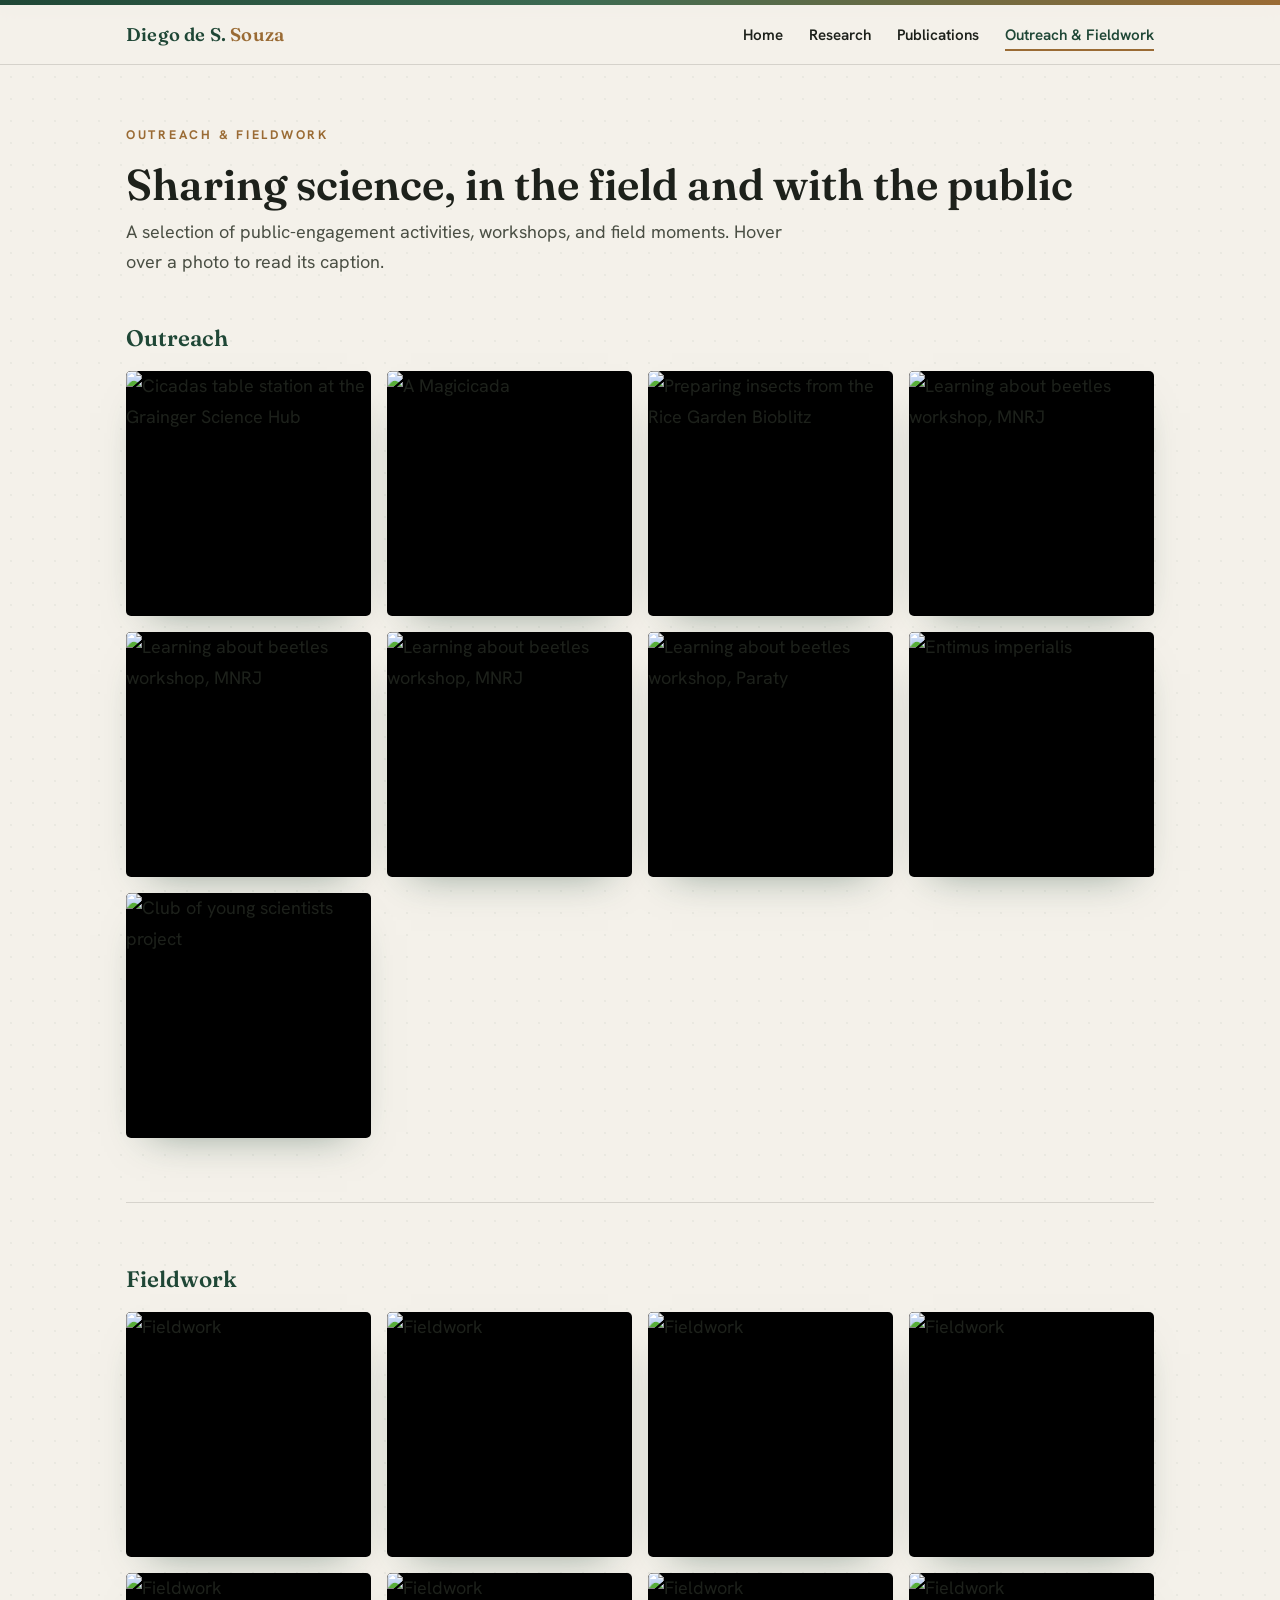
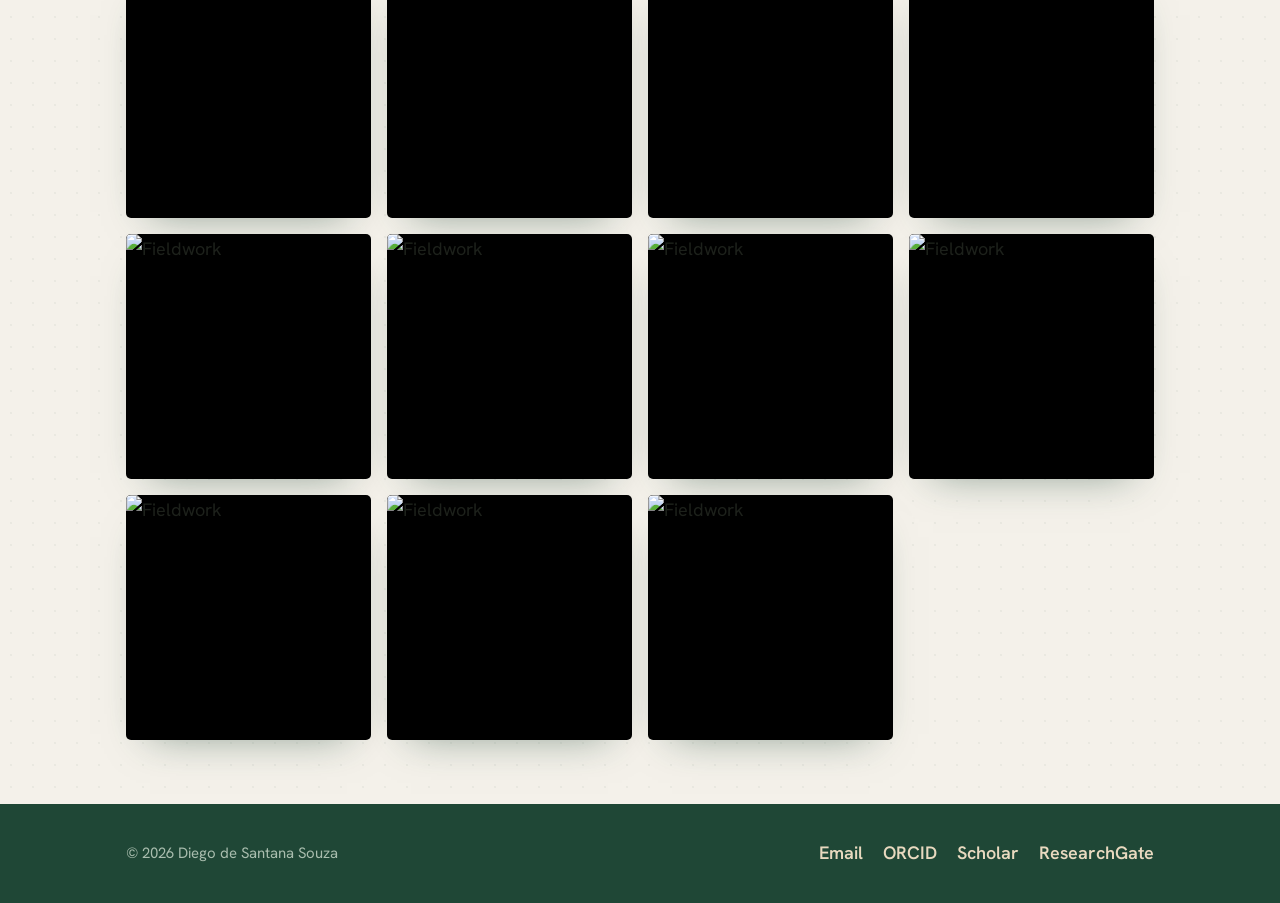
==== outreach.html @ a5bf499d "Add files via upload" ====
<!DOCTYPE html>
<html lang="en">
<head>
<meta charset="UTF-8">
<meta name="viewport" content="width=device-width, initial-scale=1">
<title>Outreach &amp; Fieldwork | Diego de S. Souza</title>
<meta name="description" content="Science outreach and fieldwork by Diego de Santana Souza — public engagement, workshops, bioblitzes, and field expeditions.">
<link rel="icon" href="data:image/svg+xml,<svg xmlns='http://www.w3.org/2000/svg' viewBox='0 0 100 100'><text y='.9em' font-size='90'>🪲</text></svg>">
<link rel="preconnect" href="https://fonts.googleapis.com">
<link rel="preconnect" href="https://fonts.gstatic.com" crossorigin>
<link href="https://fonts.googleapis.com/css2?family=Fraunces:opsz,wght@9..144,500;9..144,600&family=Hanken+Grotesk:wght@400;600;700&display=swap" rel="stylesheet">
<link rel="stylesheet" href="styles.css">
</head>
<body>
<div class="topbar"></div>
<header class="nav">
  <div class="nav-inner">
    <div class="brand">Diego de S. <span>Souza</span></div>
    <nav><ul class="menu">
      <li><a href="index.html">Home</a></li>
      <li><a href="research.html">Research</a></li>
      <li><a href="publications.html">Publications</a></li>
      <li><a href="outreach.html" class="active">Outreach &amp; Fieldwork</a></li>
    </ul></nav>
  </div>
</header>

<main class="wrap">
  <section class="page-head fade d1">
    <span class="label">Outreach &amp; Fieldwork</span>
    <h2 class="title">Sharing science, in the field and with the public</h2>
    <p style="max-width:680px">A selection of public-engagement activities, workshops, and field
      moments. Hover over a photo to read its caption.</p>
  </section>

  <!-- OUTREACH (captioned) -->
  <section class="section" style="padding-top:24px">
    <h3 style="margin-bottom:20px">Outreach</h3>
    <div class="grid">
      <figure class="card captioned"><img loading="lazy" src="https://static.wixstatic.com/media/ae76cd_22ea788145484b42970da729dc8d572d~mv2.jpg/v1/fill/w_500,h_500,fp_0.47_0.36,q_90,enc_avif,quality_auto/ae76cd_22ea788145484b42970da729dc8d572d~mv2.jpg" alt="Cicadas table station at the Grainger Science Hub"><figcaption>Tatiana Sepúlveda and I showing “Cicadas in Illinois 2024 — Once in a Lifetime Double-Emergence!” at the Grainger Science Hub. June 2024.</figcaption></figure>
      <figure class="card captioned"><img loading="lazy" src="https://static.wixstatic.com/media/ae76cd_2d30401fe1c0450d98358cba6b5392c5~mv2.jpg/v1/fill/w_500,h_500,q_90,enc_avif,quality_auto/ae76cd_2d30401fe1c0450d98358cba6b5392c5~mv2.jpg" alt="A Magicicada"><figcaption>A beautiful <em>Magicicada</em>. June 2024.</figcaption></figure>
      <figure class="card captioned"><img loading="lazy" src="https://static.wixstatic.com/media/ae76cd_f756e68913b8476ea4383b329929850b~mv2.jpeg/v1/fill/w_500,h_500,q_90,enc_avif,quality_auto/ae76cd_f756e68913b8476ea4383b329929850b~mv2.jpeg" alt="Preparing insects from the Rice Garden Bioblitz"><figcaption>Alissa Doucet and I preparing insects collected during the Rice Garden Bioblitz. June 2023.</figcaption></figure>
      <figure class="card captioned"><img loading="lazy" src="https://static.wixstatic.com/media/ae76cd_1b20689a48e24320bce9e3fde16e91a5~mv2.jpg/v1/fill/w_500,h_500,fp_0.39_0.39,q_90,enc_avif,quality_auto/ae76cd_1b20689a48e24320bce9e3fde16e91a5~mv2.jpg" alt="Learning about beetles workshop, MNRJ"><figcaption>Workshop “Learning about beetles” [Conhecendo os besouros]. 200 years of the MNRJ. June 2018.</figcaption></figure>
      <figure class="card captioned"><img loading="lazy" src="https://static.wixstatic.com/media/ae76cd_a46ce4e8321c40dcb5c0f2137cbcda6b~mv2.jpg/v1/fill/w_500,h_500,q_90,enc_avif,quality_auto/ae76cd_a46ce4e8321c40dcb5c0f2137cbcda6b~mv2.jpg" alt="Learning about beetles workshop, MNRJ"><figcaption>Workshop “Learning about beetles” [Conhecendo os besouros]. 200 years of the MNRJ. June 2018.</figcaption></figure>
      <figure class="card captioned"><img loading="lazy" src="https://static.wixstatic.com/media/ae76cd_4fcd27dde7654562841dc263ac28728c~mv2.jpg/v1/fill/w_500,h_500,fp_0.61_0.61,q_90,enc_avif,quality_auto/ae76cd_4fcd27dde7654562841dc263ac28728c~mv2.jpg" alt="Learning about beetles workshop, MNRJ"><figcaption>Workshop “Learning about beetles” [Conhecendo os besouros]. 200 years of the MNRJ. June 2018.</figcaption></figure>
      <figure class="card captioned"><img loading="lazy" src="https://static.wixstatic.com/media/ae76cd_ad075e6bb2ce4fa0b4236069daa06f44~mv2.jpg/v1/fill/w_500,h_500,fp_0.4_0.15,q_90,enc_avif,quality_auto/ae76cd_ad075e6bb2ce4fa0b4236069daa06f44~mv2.jpg" alt="Learning about beetles workshop, Paraty"><figcaption>Workshop “Learning about beetles” [Conhecendo os besouros]. Paraty. August 2018.</figcaption></figure>
      <figure class="card captioned"><img loading="lazy" src="https://static.wixstatic.com/media/ae76cd_c668546b67eb4c728a7d98809f22a542~mv2.jpg/v1/fill/w_500,h_500,q_90,enc_avif,quality_auto/ae76cd_c668546b67eb4c728a7d98809f22a542~mv2.jpg" alt="Entimus imperialis"><figcaption><em>Entimus imperialis</em> Forster, 1771. Photo by Marcela Monné. Workshop “Learning about beetles”, Paraty. August 2018.</figcaption></figure>
      <figure class="card captioned"><img loading="lazy" src="https://static.wixstatic.com/media/ae76cd_d9a2dced86d7440088a40825cf2493f8~mv2.jpg/v1/fill/w_500,h_500,q_90,enc_avif,quality_auto/ae76cd_d9a2dced86d7440088a40825cf2493f8~mv2.jpg" alt="Club of young scientists project"><figcaption>Project “Club of young scientists” [Clube Jovens Cientistas]. MNRJ. August 2018.</figcaption></figure>
    </div>
  </section>

  <!-- FIELDWORK (gallery) -->
  <section class="section">
    <h3 style="margin-bottom:20px">Fieldwork</h3>
    <div class="grid">
      <figure class="card"><img loading="lazy" src="https://static.wixstatic.com/media/ae76cd_d4dd18639fe442c88770c1de17502691~mv2.jpg/v1/fill/w_400,h_400,fp_0.43_0.43,q_90,enc_avif,quality_auto/ae76cd_d4dd18639fe442c88770c1de17502691~mv2.jpg" alt="Fieldwork"></figure>
      <figure class="card"><img loading="lazy" src="https://static.wixstatic.com/media/ae76cd_92a5f04eae3d4d25aa67a5a8b33a2bf0~mv2.jpg/v1/fill/w_400,h_400,fp_0.51_0.51,q_90,enc_avif,quality_auto/ae76cd_92a5f04eae3d4d25aa67a5a8b33a2bf0~mv2.jpg" alt="Fieldwork"></figure>
      <figure class="card"><img loading="lazy" src="https://static.wixstatic.com/media/ae76cd_0bab89f5e4d949d98ee6f024a75370d7~mv2.jpg/v1/fill/w_400,h_400,q_90,enc_avif,quality_auto/ae76cd_0bab89f5e4d949d98ee6f024a75370d7~mv2.jpg" alt="Fieldwork"></figure>
      <figure class="card"><img loading="lazy" src="https://static.wixstatic.com/media/ae76cd_a74ca03bf7524328b1d3a22e77c1b30e~mv2.jpg/v1/fill/w_400,h_400,q_90,enc_avif,quality_auto/ae76cd_a74ca03bf7524328b1d3a22e77c1b30e~mv2.jpg" alt="Fieldwork"></figure>
      <figure class="card"><img loading="lazy" src="https://static.wixstatic.com/media/ae76cd_e20e4cfbe0aa41a1bef6187cf99b424d~mv2.jpg/v1/fill/w_400,h_400,fp_0.53_0.53,q_90,enc_avif,quality_auto/ae76cd_e20e4cfbe0aa41a1bef6187cf99b424d~mv2.jpg" alt="Fieldwork"></figure>
      <figure class="card"><img loading="lazy" src="https://static.wixstatic.com/media/ae76cd_da9662af17d74901b170482777019009~mv2.png/v1/fill/w_400,h_400,q_90,enc_avif,quality_auto/ae76cd_da9662af17d74901b170482777019009~mv2.png" alt="Fieldwork"></figure>
      <figure class="card"><img loading="lazy" src="https://static.wixstatic.com/media/ae76cd_b948a67e44b14037a367c06307f68c03~mv2.jpg/v1/fill/w_400,h_400,fp_0.48_0.48,q_90,enc_avif,quality_auto/ae76cd_b948a67e44b14037a367c06307f68c03~mv2.jpg" alt="Fieldwork"></figure>
      <figure class="card"><img loading="lazy" src="https://static.wixstatic.com/media/ae76cd_2a4136b0c5184910b2411ab609a70a78~mv2.jpg/v1/fill/w_400,h_400,q_90,enc_avif,quality_auto/ae76cd_2a4136b0c5184910b2411ab609a70a78~mv2.jpg" alt="Fieldwork"></figure>
      <figure class="card"><img loading="lazy" src="https://static.wixstatic.com/media/ae76cd_b8521c49cd9746dcae5e6c5636cdc465~mv2.jpg/v1/fill/w_400,h_400,q_90,enc_avif,quality_auto/ae76cd_b8521c49cd9746dcae5e6c5636cdc465~mv2.jpg" alt="Fieldwork"></figure>
      <figure class="card"><img loading="lazy" src="https://static.wixstatic.com/media/ae76cd_c6ba4ae9d4804c0a972937f8f3b5ae8a~mv2.jpg/v1/fill/w_400,h_400,q_90,enc_avif,quality_auto/ae76cd_c6ba4ae9d4804c0a972937f8f3b5ae8a~mv2.jpg" alt="Fieldwork"></figure>
      <figure class="card"><img loading="lazy" src="https://static.wixstatic.com/media/ae76cd_d962c6d771a849e2b798c6ad231768a6~mv2.jpg/v1/fill/w_400,h_400,fp_0.51_0.51,q_90,enc_avif,quality_auto/ae76cd_d962c6d771a849e2b798c6ad231768a6~mv2.jpg" alt="Fieldwork"></figure>
      <figure class="card"><img loading="lazy" src="https://static.wixstatic.com/media/ae76cd_402f7cb5aa2d4cce8f3b0d692cc2be0d~mv2.jpg/v1/fill/w_400,h_400,q_90,enc_avif,quality_auto/ae76cd_402f7cb5aa2d4cce8f3b0d692cc2be0d~mv2.jpg" alt="Fieldwork"></figure>
      <figure class="card"><img loading="lazy" src="https://static.wixstatic.com/media/ae76cd_eb89569dea354d79b97f2098f9728338~mv2.jpg/v1/fill/w_400,h_400,fp_0.52_0.52,q_90,enc_avif,quality_auto/ae76cd_eb89569dea354d79b97f2098f9728338~mv2.jpg" alt="Fieldwork"></figure>
      <figure class="card"><img loading="lazy" src="https://static.wixstatic.com/media/ae76cd_12d9eef4b1364af6ac5d06fe9a967cf7~mv2.jpg/v1/fill/w_400,h_400,fp_0.51_0.51,q_90,enc_avif,quality_auto/ae76cd_12d9eef4b1364af6ac5d06fe9a967cf7~mv2.jpg" alt="Fieldwork"></figure>
      <figure class="card"><img loading="lazy" src="https://static.wixstatic.com/media/ae76cd_d6c711b7159b48e9a3cca5b4875c98d2~mv2.png/v1/fill/w_400,h_400,q_90,enc_avif,quality_auto/ae76cd_d6c711b7159b48e9a3cca5b4875c98d2~mv2.png" alt="Fieldwork"></figure>
    </div>
  </section>
</main>

<footer class="site">
  <div class="wrap">
    <small>© <span id="yr"></span> Diego de Santana Souza</small>
    <div class="flinks">
      <a href="mailto:dsouza@fieldmuseum.org">Email</a>
      <a href="https://orcid.org/0000-0003-3917-6559" target="_blank" rel="noopener">ORCID</a>
      <a href="https://scholar.google.com/citations?hl=en&amp;user=MsZHLAgAAAAJ" target="_blank" rel="noopener">Scholar</a>
      <a href="https://www.researchgate.net/profile/Diego_Souza10" target="_blank" rel="noopener">ResearchGate</a>
    </div>
  </div>
</footer>
<script>document.getElementById('yr').textContent=new Date().getFullYear();</script>
</body>
</html>
---- styles.css ----
/* ============================================================
   Diego de S. Souza — personal academic site
   One stylesheet shared by all pages.
   Aesthetic: editorial naturalist — warm paper, beetle-green,
   bronze accents, Fraunces display + Hanken Grotesk body.
   ============================================================ */

:root{
  --paper:      #f4f1ea;   /* warm off-white background      */
  --paper-2:    #ece7db;   /* slightly deeper panel          */
  --ink:        #1d211b;   /* near-black, green-tinted text  */
  --ink-soft:   #4a4f44;   /* secondary text                 */
  --forest:     #1f4736;   /* primary deep beetle green      */
  --moss:       #3d6b52;   /* lighter green                  */
  --bronze:     #9a6b34;   /* accent / labels / links        */
  --bronze-2:   #b98a48;   /* hover accent                   */
  --line:       rgba(29,33,27,.14);
  --shadow:     0 18px 40px -24px rgba(31,71,54,.55);
  --maxw:       1080px;
}

/* ---------- reset ---------- */
*{ box-sizing:border-box; margin:0; padding:0; }
html{ scroll-behavior:smooth; }
body{
  background:var(--paper);
  color:var(--ink);
  font-family:"Hanken Grotesk", system-ui, sans-serif;
  font-size:18px;
  line-height:1.7;
  -webkit-font-smoothing:antialiased;
  /* faint dotted "specimen paper" texture */
  background-image:radial-gradient(rgba(31,71,54,.05) 1px, transparent 1px);
  background-size:22px 22px;
}
img{ max-width:100%; display:block; }
a{ color:var(--bronze); text-decoration:none; }
a:hover{ color:var(--bronze-2); }

/* ---------- layout helpers ---------- */
.wrap{ width:100%; max-width:var(--maxw); margin:0 auto; padding:0 26px; }
.section{ padding:64px 0; }
.section + .section{ border-top:1px solid var(--line); }

.label{
  font-size:.78rem; letter-spacing:.22em; text-transform:uppercase;
  color:var(--bronze); font-weight:700; margin-bottom:14px; display:block;
}
h1,h2,h3{ font-family:"Fraunces", Georgia, serif; line-height:1.12; font-weight:600; color:var(--ink); }
h2.title{ font-size:clamp(1.9rem,4vw,2.7rem); margin-bottom:8px; }
h3{ font-size:1.4rem; color:var(--forest); margin-bottom:10px; }
p{ margin-bottom:1rem; color:var(--ink-soft); }
p strong{ color:var(--ink); }

/* ---------- top bar accent ---------- */
.topbar{ height:5px; background:linear-gradient(90deg,var(--forest),var(--moss) 45%,var(--bronze)); }

/* ---------- navigation ---------- */
header.nav{
  position:sticky; top:0; z-index:50;
  background:rgba(244,241,234,.88);
  backdrop-filter:blur(8px);
  border-bottom:1px solid var(--line);
}
.nav-inner{ display:flex; align-items:center; justify-content:space-between; gap:18px; padding:14px 26px; max-width:var(--maxw); margin:0 auto; }
.brand{ font-family:"Fraunces",serif; font-weight:600; font-size:1.15rem; color:var(--forest); letter-spacing:.01em; white-space:nowrap; }
.brand span{ color:var(--bronze); }
.menu{ display:flex; gap:26px; list-style:none; flex-wrap:wrap; }
.menu a{
  color:var(--ink); font-weight:600; font-size:.95rem; position:relative; padding:4px 0;
}
.menu a::after{
  content:""; position:absolute; left:0; bottom:-2px; height:2px; width:0;
  background:var(--bronze); transition:width .28s ease;
}
.menu a:hover::after, .menu a.active::after{ width:100%; }
.menu a.active{ color:var(--forest); }

/* ---------- hero (home) ---------- */
.hero{ display:grid; grid-template-columns:1.25fr .85fr; gap:54px; align-items:center; padding:72px 0 64px; }
.hero .role{ font-size:1.05rem; color:var(--moss); font-weight:700; letter-spacing:.04em; margin-bottom:18px; }
.hero h1{ font-size:clamp(2.4rem,6vw,4rem); letter-spacing:-.01em; margin-bottom:6px; }
.hero h1 .sm{ display:block; font-size:.42em; letter-spacing:.16em; text-transform:uppercase; color:var(--bronze); font-family:"Hanken Grotesk",sans-serif; font-weight:700; margin-bottom:14px; }
.portrait{
  position:relative; justify-self:center;
}
.portrait img{
  width:340px; height:340px; object-fit:cover; border-radius:4px;
  box-shadow:var(--shadow); position:relative; z-index:2;
}
.portrait::before{
  content:""; position:absolute; inset:18px -18px -18px 18px;
  border:1px solid var(--bronze); border-radius:4px; z-index:1;
}

/* entrance animation */
.fade{ opacity:0; transform:translateY(16px); animation:rise .8s cubic-bezier(.2,.7,.3,1) forwards; }
.fade.d1{ animation-delay:.08s; } .fade.d2{ animation-delay:.18s; }
.fade.d3{ animation-delay:.28s; } .fade.d4{ animation-delay:.38s; }
@keyframes rise{ to{ opacity:1; transform:none; } }
@media (prefers-reduced-motion:reduce){ .fade{ animation:none; opacity:1; transform:none; } }

/* ---------- contact / link chips ---------- */
.links{ display:flex; flex-wrap:wrap; gap:12px; margin-top:22px; }
.chip{
  display:inline-flex; align-items:center; gap:8px; padding:9px 16px;
  border:1px solid var(--line); border-radius:999px; background:var(--paper);
  color:var(--ink); font-weight:600; font-size:.92rem; transition:all .2s ease;
}
.chip:hover{ border-color:var(--forest); color:var(--forest); transform:translateY(-2px); }
.chip.solid{ background:var(--forest); color:#f4f1ea; border-color:var(--forest); }
.chip.solid:hover{ background:var(--moss); color:#fff; }

/* ---------- page header (inner pages) ---------- */
.page-head{ padding:60px 0 8px; }

/* ---------- research projects ---------- */
.project{ padding:40px 0; border-top:1px solid var(--line); }
.project:first-of-type{ border-top:none; }
.project .body{ max-width:760px; }
.figs{ display:flex; flex-wrap:wrap; gap:18px; margin:22px 0 6px; }
.fig{ flex:1 1 280px; }
.fig img{ width:100%; border-radius:4px; box-shadow:var(--shadow); }
.fig figcaption{ font-size:.85rem; color:var(--ink-soft); margin-top:8px; font-style:italic; }
.funding{ font-size:.95rem; background:var(--paper-2); border-left:3px solid var(--bronze); padding:12px 16px; border-radius:0 4px 4px 0; color:var(--ink-soft); }
.relpubs{ margin-top:18px; }
.relpubs h4{ font-size:.8rem; letter-spacing:.16em; text-transform:uppercase; color:var(--bronze); margin-bottom:10px; }
.relpubs ul{ list-style:none; display:grid; gap:10px; }
.relpubs li{ font-size:.93rem; color:var(--ink-soft); padding-left:18px; position:relative; }
.relpubs li::before{ content:"▸"; position:absolute; left:0; color:var(--moss); }

/* ---------- publications list ---------- */
.pubgroup{ margin-bottom:46px; }
.pubgroup h3{ padding-bottom:8px; border-bottom:1px solid var(--line); margin-bottom:20px; }
ol.pubs{ list-style:none; counter-reset:none; display:grid; gap:16px; }
ol.pubs li{
  display:grid; grid-template-columns:40px 1fr; gap:14px;
  font-size:.97rem; color:var(--ink-soft); line-height:1.55;
}
ol.pubs .n{ font-family:"Fraunces",serif; color:var(--bronze); font-weight:600; text-align:right; }
ol.pubs em{ color:var(--ink); }       /* journal names */
ol.pubs .me{ color:var(--ink); font-weight:700; } /* author = Souza */
.doi{ display:inline-block; font-size:.8rem; font-weight:700; letter-spacing:.04em; color:var(--forest); border-bottom:1px solid var(--bronze); }
.doi:hover{ color:var(--bronze-2); }

/* ---------- galleries ---------- */
.grid{ display:grid; grid-template-columns:repeat(auto-fill,minmax(220px,1fr)); gap:16px; }
.card{ position:relative; overflow:hidden; border-radius:5px; box-shadow:var(--shadow); background:#000; }
.card img{ width:100%; aspect-ratio:1/1; object-fit:cover; transition:transform .5s ease, opacity .3s; }
.card:hover img{ transform:scale(1.06); }
.card.captioned figcaption{
  position:absolute; inset:auto 0 0 0; padding:14px 14px 12px;
  font-size:.82rem; line-height:1.4; color:#f4f1ea;
  background:linear-gradient(to top, rgba(15,31,24,.92), rgba(15,31,24,0));
  opacity:0; transform:translateY(8px); transition:all .3s ease;
}
.card.captioned:hover figcaption{ opacity:1; transform:none; }

/* ---------- footer ---------- */
footer.site{ background:var(--forest); color:#dfe7df; margin-top:0; }
footer.site .wrap{ padding:34px 26px; display:flex; flex-wrap:wrap; gap:18px; justify-content:space-between; align-items:center; }
footer.site a{ color:#e8d9bf; font-weight:600; }
footer.site a:hover{ color:#fff; }
footer.site .flinks{ display:flex; gap:20px; flex-wrap:wrap; }
footer.site small{ color:#a9bdae; }

/* ---------- responsive ---------- */
@media (max-width:820px){
  .hero{ grid-template-columns:1fr; gap:32px; padding:48px 0; }
  .portrait{ order:-1; }
  .portrait img{ width:260px; height:260px; }
  .nav-inner{ flex-direction:column; align-items:flex-start; gap:10px; }
  .menu{ gap:16px; }
  body{ font-size:17px; }
}
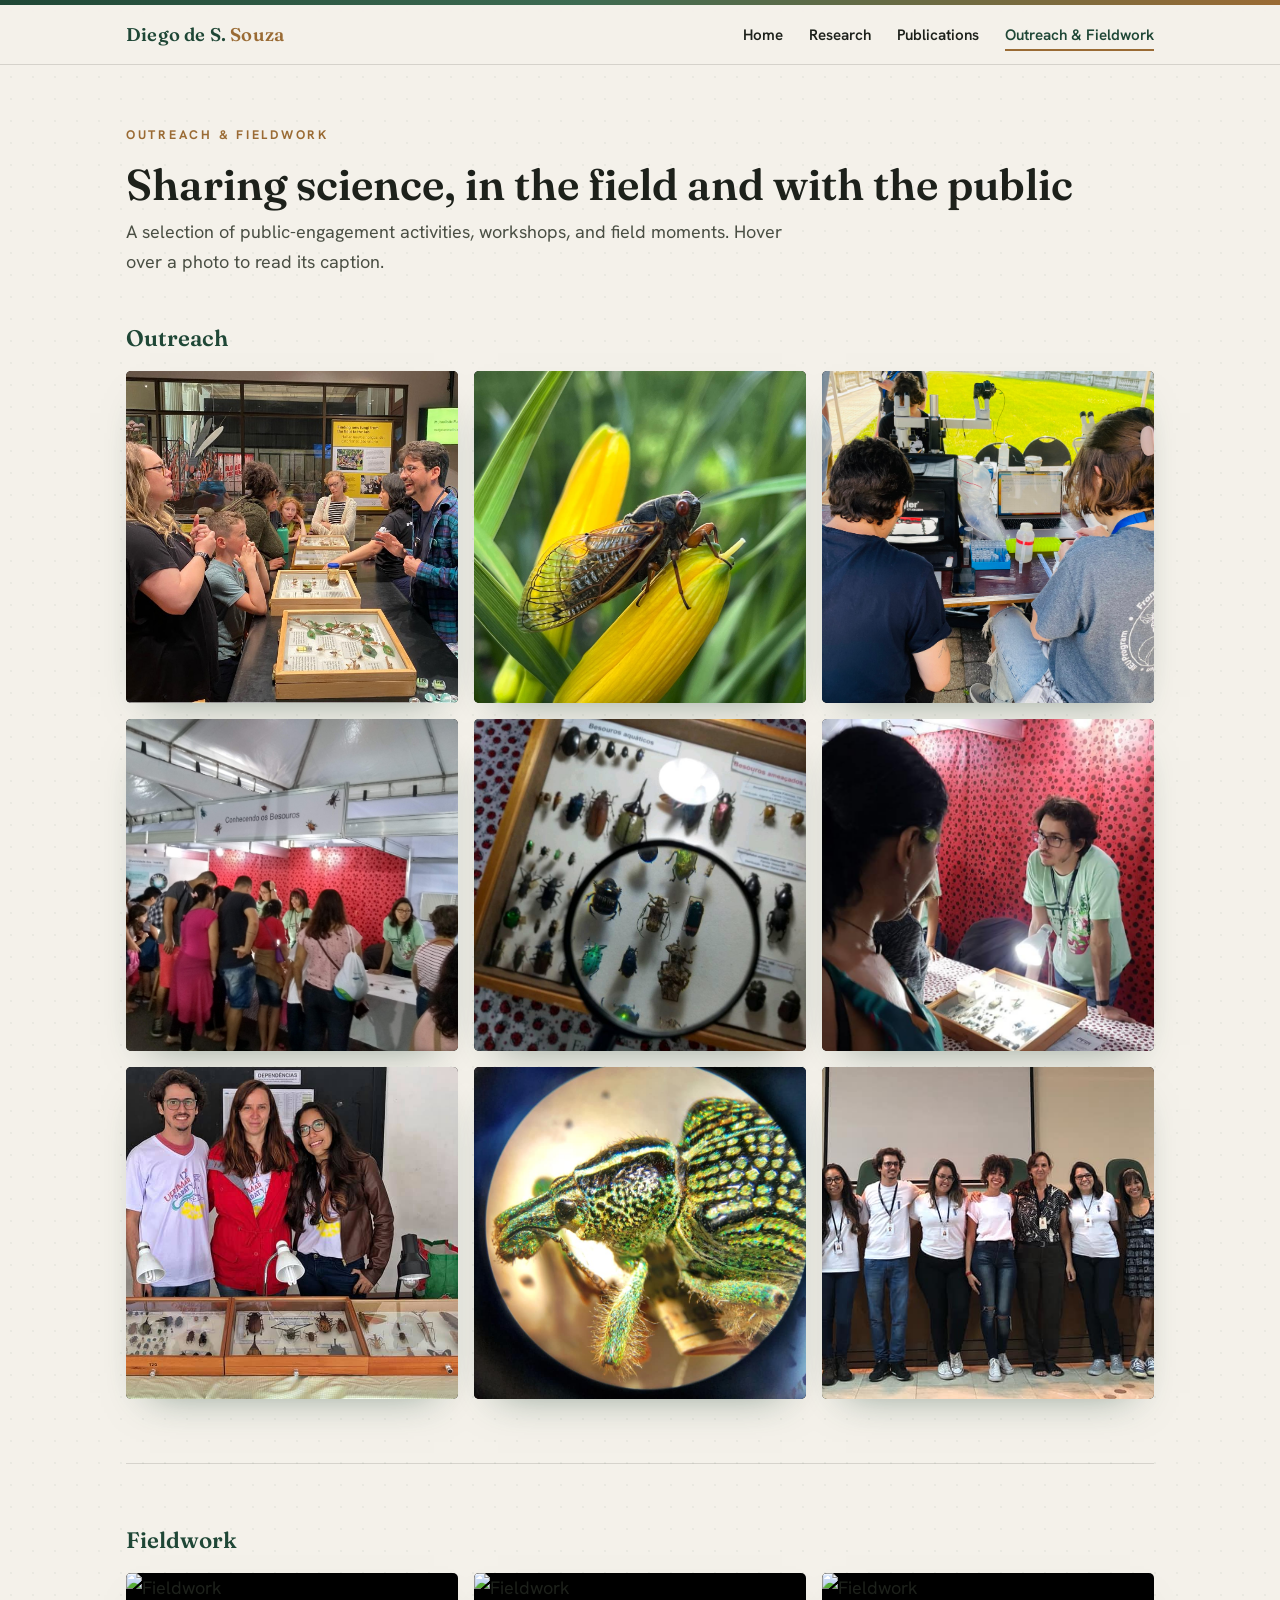
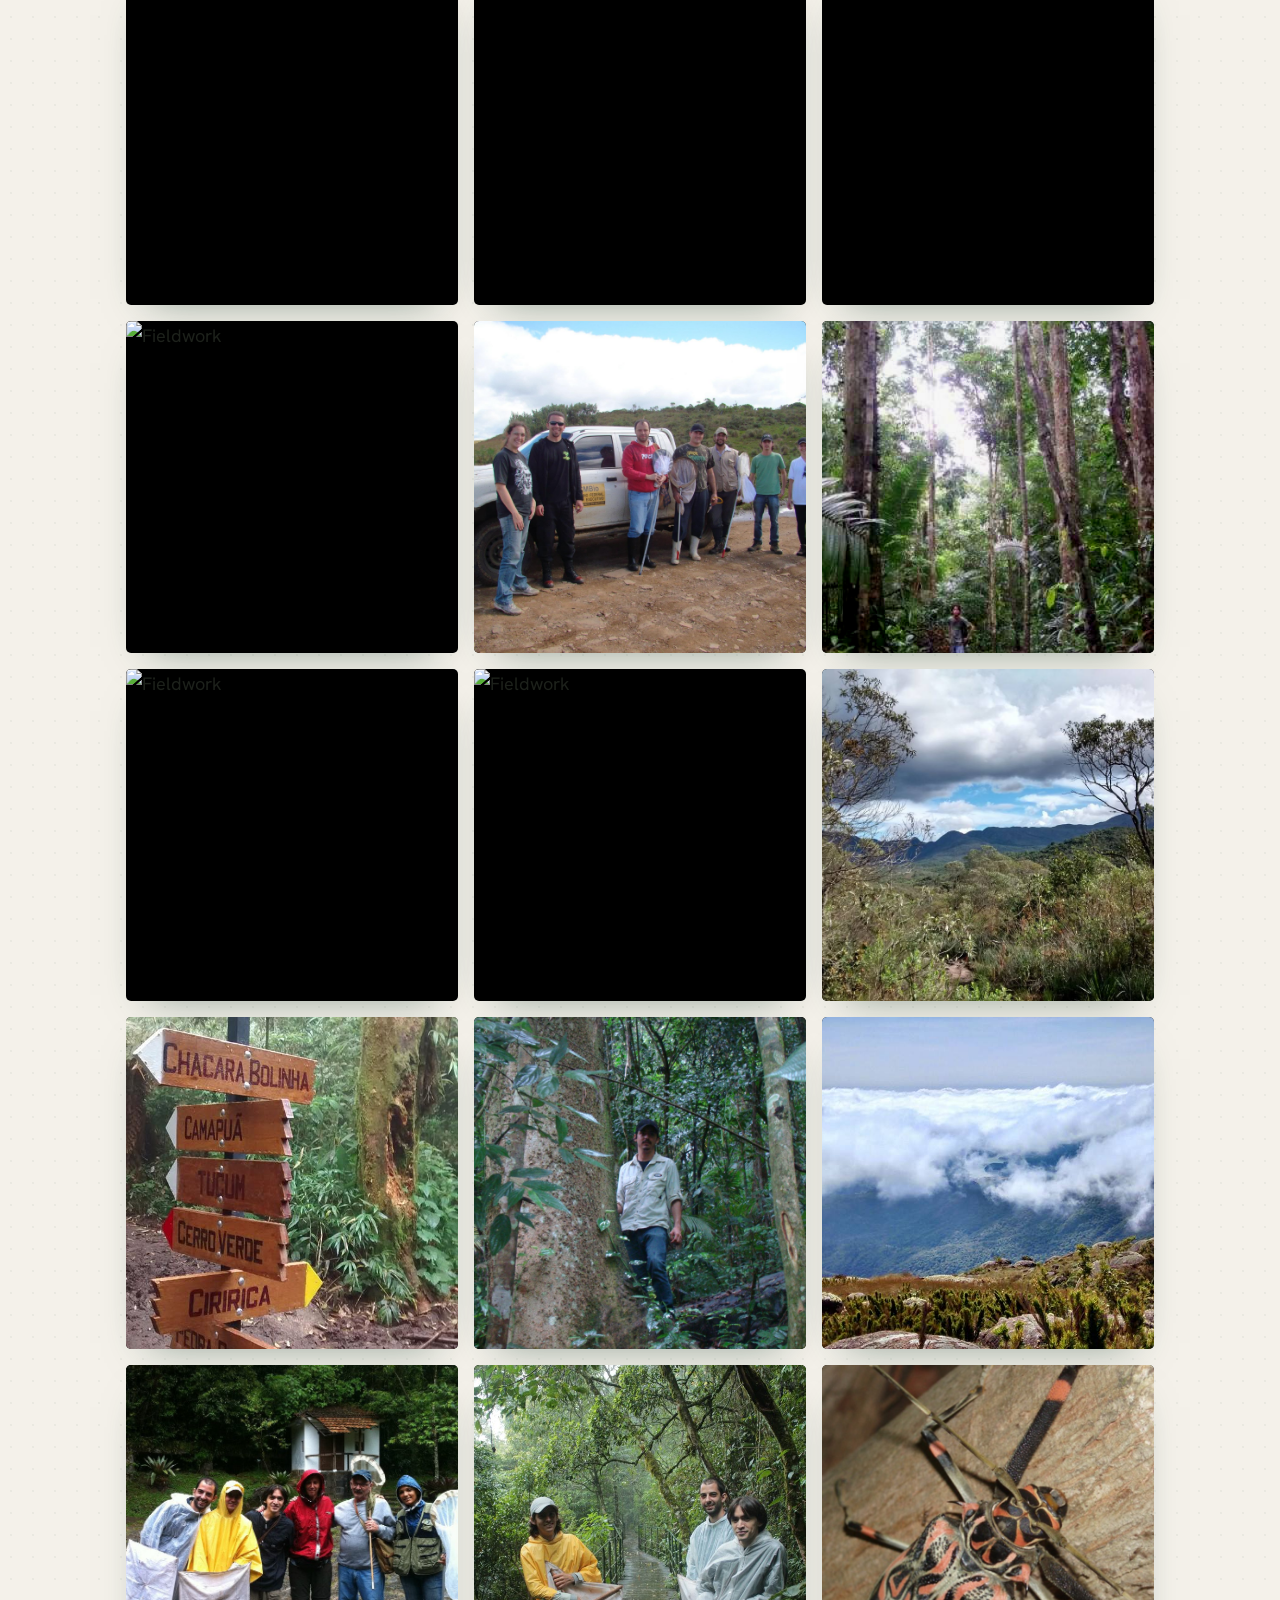
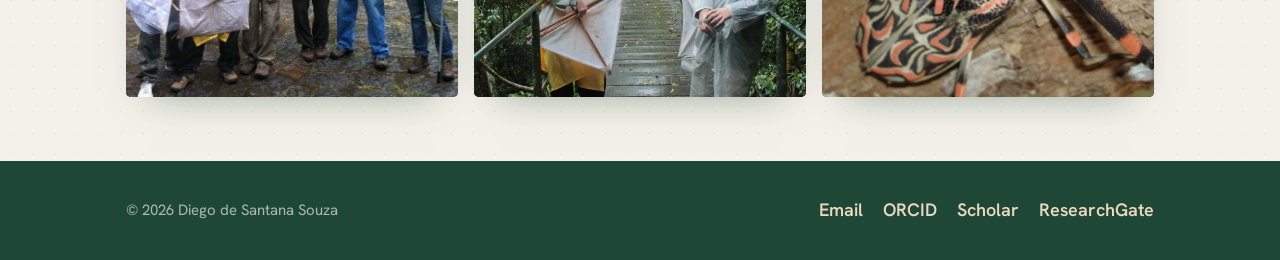
==== commit 8da550d8: "Update outreach images and captions in HTML" ====
--- a/outreach.html
+++ b/outreach.html
@@ -37,15 +37,15 @@
   <section class="section" style="padding-top:24px">
     <h3 style="margin-bottom:20px">Outreach</h3>
     <div class="grid">
-      <figure class="card captioned"><img loading="lazy" src="https://static.wixstatic.com/media/ae76cd_22ea788145484b42970da729dc8d572d~mv2.jpg/v1/fill/w_500,h_500,fp_0.47_0.36,q_90,enc_avif,quality_auto/ae76cd_22ea788145484b42970da729dc8d572d~mv2.jpg" alt="Cicadas table station at the Grainger Science Hub"><figcaption>Tatiana Sepúlveda and I showing “Cicadas in Illinois 2024 — Once in a Lifetime Double-Emergence!” at the Grainger Science Hub. June 2024.</figcaption></figure>
-      <figure class="card captioned"><img loading="lazy" src="https://static.wixstatic.com/media/ae76cd_2d30401fe1c0450d98358cba6b5392c5~mv2.jpg/v1/fill/w_500,h_500,q_90,enc_avif,quality_auto/ae76cd_2d30401fe1c0450d98358cba6b5392c5~mv2.jpg" alt="A Magicicada"><figcaption>A beautiful <em>Magicicada</em>. June 2024.</figcaption></figure>
-      <figure class="card captioned"><img loading="lazy" src="https://static.wixstatic.com/media/ae76cd_f756e68913b8476ea4383b329929850b~mv2.jpeg/v1/fill/w_500,h_500,q_90,enc_avif,quality_auto/ae76cd_f756e68913b8476ea4383b329929850b~mv2.jpeg" alt="Preparing insects from the Rice Garden Bioblitz"><figcaption>Alissa Doucet and I preparing insects collected during the Rice Garden Bioblitz. June 2023.</figcaption></figure>
-      <figure class="card captioned"><img loading="lazy" src="https://static.wixstatic.com/media/ae76cd_1b20689a48e24320bce9e3fde16e91a5~mv2.jpg/v1/fill/w_500,h_500,fp_0.39_0.39,q_90,enc_avif,quality_auto/ae76cd_1b20689a48e24320bce9e3fde16e91a5~mv2.jpg" alt="Learning about beetles workshop, MNRJ"><figcaption>Workshop “Learning about beetles” [Conhecendo os besouros]. 200 years of the MNRJ. June 2018.</figcaption></figure>
-      <figure class="card captioned"><img loading="lazy" src="https://static.wixstatic.com/media/ae76cd_a46ce4e8321c40dcb5c0f2137cbcda6b~mv2.jpg/v1/fill/w_500,h_500,q_90,enc_avif,quality_auto/ae76cd_a46ce4e8321c40dcb5c0f2137cbcda6b~mv2.jpg" alt="Learning about beetles workshop, MNRJ"><figcaption>Workshop “Learning about beetles” [Conhecendo os besouros]. 200 years of the MNRJ. June 2018.</figcaption></figure>
-      <figure class="card captioned"><img loading="lazy" src="https://static.wixstatic.com/media/ae76cd_4fcd27dde7654562841dc263ac28728c~mv2.jpg/v1/fill/w_500,h_500,fp_0.61_0.61,q_90,enc_avif,quality_auto/ae76cd_4fcd27dde7654562841dc263ac28728c~mv2.jpg" alt="Learning about beetles workshop, MNRJ"><figcaption>Workshop “Learning about beetles” [Conhecendo os besouros]. 200 years of the MNRJ. June 2018.</figcaption></figure>
-      <figure class="card captioned"><img loading="lazy" src="https://static.wixstatic.com/media/ae76cd_ad075e6bb2ce4fa0b4236069daa06f44~mv2.jpg/v1/fill/w_500,h_500,fp_0.4_0.15,q_90,enc_avif,quality_auto/ae76cd_ad075e6bb2ce4fa0b4236069daa06f44~mv2.jpg" alt="Learning about beetles workshop, Paraty"><figcaption>Workshop “Learning about beetles” [Conhecendo os besouros]. Paraty. August 2018.</figcaption></figure>
-      <figure class="card captioned"><img loading="lazy" src="https://static.wixstatic.com/media/ae76cd_c668546b67eb4c728a7d98809f22a542~mv2.jpg/v1/fill/w_500,h_500,q_90,enc_avif,quality_auto/ae76cd_c668546b67eb4c728a7d98809f22a542~mv2.jpg" alt="Entimus imperialis"><figcaption><em>Entimus imperialis</em> Forster, 1771. Photo by Marcela Monné. Workshop “Learning about beetles”, Paraty. August 2018.</figcaption></figure>
-      <figure class="card captioned"><img loading="lazy" src="https://static.wixstatic.com/media/ae76cd_d9a2dced86d7440088a40825cf2493f8~mv2.jpg/v1/fill/w_500,h_500,q_90,enc_avif,quality_auto/ae76cd_d9a2dced86d7440088a40825cf2493f8~mv2.jpg" alt="Club of young scientists project"><figcaption>Project “Club of young scientists” [Clube Jovens Cientistas]. MNRJ. August 2018.</figcaption></figure>
+      <figure class="card captioned"><img loading="lazy" src="images/outreach-cicadas.jpg" alt="Cicadas table station at the Grainger Science Hub"><figcaption>Tatiana Sepúlveda and I showing “Cicadas in Illinois 2024 — Once in a Lifetime Double-Emergence!” at the Grainger Science Hub. June 2024.</figcaption></figure>
+      <figure class="card captioned"><img loading="lazy" src="images/outreach-magicicada.jpg" alt="A Magicicada"><figcaption>A beautiful <em>Magicicada</em>. June 2024.</figcaption></figure>
+      <figure class="card captioned"><img loading="lazy" src="images/outreach-bioblitz.jpg" alt="Preparing insects from the Rice Garden Bioblitz"><figcaption>Alissa Doucet and I preparing insects collected during the Rice Garden Bioblitz. June 2023.</figcaption></figure>
+      <figure class="card captioned"><img loading="lazy" src="images/outreach-mnrj-1.jpg" alt="Learning about beetles workshop, MNRJ"><figcaption>Workshop “Learning about beetles” [Conhecendo os besouros]. 200 years of the MNRJ. June 2018.</figcaption></figure>
+      <figure class="card captioned"><img loading="lazy" src="images/outreach-mnrj-2.jpg" alt="Learning about beetles workshop, MNRJ"><figcaption>Workshop “Learning about beetles” [Conhecendo os besouros]. 200 years of the MNRJ. June 2018.</figcaption></figure>
+      <figure class="card captioned"><img loading="lazy" src="images/outreach-mnrj-3.jpg" alt="Learning about beetles workshop, MNRJ"><figcaption>Workshop “Learning about beetles” [Conhecendo os besouros]. 200 years of the MNRJ. June 2018.</figcaption></figure>
+      <figure class="card captioned"><img loading="lazy" src="images/outreach-paraty-1.jpg" alt="Learning about beetles workshop, Paraty"><figcaption>Workshop “Learning about beetles” [Conhecendo os besouros]. Paraty. August 2018.</figcaption></figure>
+      <figure class="card captioned"><img loading="lazy" src="images/outreach-entimus.jpg" alt="Entimus imperialis"><figcaption><em>Entimus imperialis</em> Forster, 1771. Photo by Marcela Monné. Workshop “Learning about beetles”, Paraty. August 2018.</figcaption></figure>
+      <figure class="card captioned"><img loading="lazy" src="images/outreach-club.jpg" alt="Club of young scientists project"><figcaption>Project “Club of young scientists” [Clube Jovens Cientistas]. MNRJ. August 2018.</figcaption></figure>
     </div>
   </section>
 
@@ -53,24 +53,27 @@
   <section class="section">
     <h3 style="margin-bottom:20px">Fieldwork</h3>
     <div class="grid">
-      <figure class="card"><img loading="lazy" src="https://static.wixstatic.com/media/ae76cd_d4dd18639fe442c88770c1de17502691~mv2.jpg/v1/fill/w_400,h_400,fp_0.43_0.43,q_90,enc_avif,quality_auto/ae76cd_d4dd18639fe442c88770c1de17502691~mv2.jpg" alt="Fieldwork"></figure>
-      <figure class="card"><img loading="lazy" src="https://static.wixstatic.com/media/ae76cd_92a5f04eae3d4d25aa67a5a8b33a2bf0~mv2.jpg/v1/fill/w_400,h_400,fp_0.51_0.51,q_90,enc_avif,quality_auto/ae76cd_92a5f04eae3d4d25aa67a5a8b33a2bf0~mv2.jpg" alt="Fieldwork"></figure>
-      <figure class="card"><img loading="lazy" src="https://static.wixstatic.com/media/ae76cd_0bab89f5e4d949d98ee6f024a75370d7~mv2.jpg/v1/fill/w_400,h_400,q_90,enc_avif,quality_auto/ae76cd_0bab89f5e4d949d98ee6f024a75370d7~mv2.jpg" alt="Fieldwork"></figure>
-      <figure class="card"><img loading="lazy" src="https://static.wixstatic.com/media/ae76cd_a74ca03bf7524328b1d3a22e77c1b30e~mv2.jpg/v1/fill/w_400,h_400,q_90,enc_avif,quality_auto/ae76cd_a74ca03bf7524328b1d3a22e77c1b30e~mv2.jpg" alt="Fieldwork"></figure>
-      <figure class="card"><img loading="lazy" src="https://static.wixstatic.com/media/ae76cd_e20e4cfbe0aa41a1bef6187cf99b424d~mv2.jpg/v1/fill/w_400,h_400,fp_0.53_0.53,q_90,enc_avif,quality_auto/ae76cd_e20e4cfbe0aa41a1bef6187cf99b424d~mv2.jpg" alt="Fieldwork"></figure>
-      <figure class="card"><img loading="lazy" src="https://static.wixstatic.com/media/ae76cd_da9662af17d74901b170482777019009~mv2.png/v1/fill/w_400,h_400,q_90,enc_avif,quality_auto/ae76cd_da9662af17d74901b170482777019009~mv2.png" alt="Fieldwork"></figure>
-      <figure class="card"><img loading="lazy" src="https://static.wixstatic.com/media/ae76cd_b948a67e44b14037a367c06307f68c03~mv2.jpg/v1/fill/w_400,h_400,fp_0.48_0.48,q_90,enc_avif,quality_auto/ae76cd_b948a67e44b14037a367c06307f68c03~mv2.jpg" alt="Fieldwork"></figure>
-      <figure class="card"><img loading="lazy" src="https://static.wixstatic.com/media/ae76cd_2a4136b0c5184910b2411ab609a70a78~mv2.jpg/v1/fill/w_400,h_400,q_90,enc_avif,quality_auto/ae76cd_2a4136b0c5184910b2411ab609a70a78~mv2.jpg" alt="Fieldwork"></figure>
-      <figure class="card"><img loading="lazy" src="https://static.wixstatic.com/media/ae76cd_b8521c49cd9746dcae5e6c5636cdc465~mv2.jpg/v1/fill/w_400,h_400,q_90,enc_avif,quality_auto/ae76cd_b8521c49cd9746dcae5e6c5636cdc465~mv2.jpg" alt="Fieldwork"></figure>
-      <figure class="card"><img loading="lazy" src="https://static.wixstatic.com/media/ae76cd_c6ba4ae9d4804c0a972937f8f3b5ae8a~mv2.jpg/v1/fill/w_400,h_400,q_90,enc_avif,quality_auto/ae76cd_c6ba4ae9d4804c0a972937f8f3b5ae8a~mv2.jpg" alt="Fieldwork"></figure>
-      <figure class="card"><img loading="lazy" src="https://static.wixstatic.com/media/ae76cd_d962c6d771a849e2b798c6ad231768a6~mv2.jpg/v1/fill/w_400,h_400,fp_0.51_0.51,q_90,enc_avif,quality_auto/ae76cd_d962c6d771a849e2b798c6ad231768a6~mv2.jpg" alt="Fieldwork"></figure>
-      <figure class="card"><img loading="lazy" src="https://static.wixstatic.com/media/ae76cd_402f7cb5aa2d4cce8f3b0d692cc2be0d~mv2.jpg/v1/fill/w_400,h_400,q_90,enc_avif,quality_auto/ae76cd_402f7cb5aa2d4cce8f3b0d692cc2be0d~mv2.jpg" alt="Fieldwork"></figure>
-      <figure class="card"><img loading="lazy" src="https://static.wixstatic.com/media/ae76cd_eb89569dea354d79b97f2098f9728338~mv2.jpg/v1/fill/w_400,h_400,fp_0.52_0.52,q_90,enc_avif,quality_auto/ae76cd_eb89569dea354d79b97f2098f9728338~mv2.jpg" alt="Fieldwork"></figure>
-      <figure class="card"><img loading="lazy" src="https://static.wixstatic.com/media/ae76cd_12d9eef4b1364af6ac5d06fe9a967cf7~mv2.jpg/v1/fill/w_400,h_400,fp_0.51_0.51,q_90,enc_avif,quality_auto/ae76cd_12d9eef4b1364af6ac5d06fe9a967cf7~mv2.jpg" alt="Fieldwork"></figure>
-      <figure class="card"><img loading="lazy" src="https://static.wixstatic.com/media/ae76cd_d6c711b7159b48e9a3cca5b4875c98d2~mv2.png/v1/fill/w_400,h_400,q_90,enc_avif,quality_auto/ae76cd_d6c711b7159b48e9a3cca5b4875c98d2~mv2.png" alt="Fieldwork"></figure>
+      <figure class="card"><img loading="lazy" src="images/fieldwork-01.jpg" alt="Fieldwork"></figure>
+      <figure class="card"><img loading="lazy" src="images/fieldwork-02.jpg" alt="Fieldwork"></figure>
+      <figure class="card"><img loading="lazy" src="images/fieldwork-03.jpg" alt="Fieldwork"></figure>
+      <figure class="card"><img loading="lazy" src="images/fieldwork-04.jpg" alt="Fieldwork"></figure>
+      <figure class="card"><img loading="lazy" src="images/fieldwork-05.jpg" alt="Fieldwork"></figure>
+      <figure class="card"><img loading="lazy" src="images/fieldwork-06.png" alt="Fieldwork"></figure>
+      <figure class="card"><img loading="lazy" src="images/fieldwork-07.jpg" alt="Fieldwork"></figure>
+      <figure class="card"><img loading="lazy" src="images/fieldwork-08.jpg" alt="Fieldwork"></figure>
+      <figure class="card"><img loading="lazy" src="images/fieldwork-09.jpg" alt="Fieldwork"></figure>
+      <figure class="card"><img loading="lazy" src="images/fieldwork-10.jpg" alt="Fieldwork"></figure>
+      <figure class="card"><img loading="lazy" src="images/fieldwork-11.jpg" alt="Fieldwork"></figure>
+      <figure class="card"><img loading="lazy" src="images/fieldwork-12.jpg" alt="Fieldwork"></figure>
+      <figure class="card"><img loading="lazy" src="images/fieldwork-13.jpg" alt="Fieldwork"></figure>
+      <figure class="card"><img loading="lazy" src="images/fieldwork-14.jpg" alt="Fieldwork"></figure>
+      <figure class="card"><img loading="lazy" src="images/fieldwork-15.png" alt="Fieldwork"></figure>
     </div>
   </section>
 </main>
+
+<!-- Lightbox overlay (click any photo to enlarge) -->
+<div class="lightbox" id="lightbox"><img alt=""><div class="cap"></div></div>
 
 <footer class="site">
   <div class="wrap">
@@ -84,5 +87,23 @@
   </div>
 </footer>
 <script>document.getElementById('yr').textContent=new Date().getFullYear();</script>
+<script>
+  (function(){
+    var lb = document.getElementById('lightbox');
+    var lbImg = lb.querySelector('img');
+    var lbCap = lb.querySelector('.cap');
+    document.querySelectorAll('.grid .card img').forEach(function(img){
+      img.addEventListener('click', function(){
+        // open the local image at full size
+        lbImg.src = img.src;
+        var fc = img.closest('figure').querySelector('figcaption');
+        lbCap.textContent = fc ? fc.textContent : '';
+        lb.classList.add('open');
+      });
+    });
+    lb.addEventListener('click', function(){ lb.classList.remove('open'); lbImg.src=''; });
+    document.addEventListener('keydown', function(e){ if(e.key==='Escape') lb.classList.remove('open'); });
+  })();
+</script>
 </body>
 </html>
--- a/styles.css
+++ b/styles.css
@@ -173,3 +173,38 @@
   .menu{ gap:16px; }
   body{ font-size:17px; }
 }
+
+/* ===== additions: hero banner, split layouts, gallery, lightbox, CV button ===== */
+
+/* top banner photo on home */
+.hero-banner{ margin:24px 0 8px; }
+.hero-banner img{ width:100%; height:360px; object-fit:cover; border-radius:6px; box-shadow:var(--shadow); }
+@media (max-width:760px){ .hero-banner img{ height:220px; } }
+
+/* CV chip (distinct accent) */
+.chip.cv{ background:var(--bronze); color:#fff; border-color:var(--bronze); }
+.chip.cv:hover{ background:var(--bronze-2); color:#fff; }
+
+/* two-column project layout: text beside media */
+.split{ display:flex; gap:36px; align-items:flex-start; }
+.split .body{ flex:1 1 55%; }
+.split .media{ flex:1 1 45%; display:flex; flex-direction:column; gap:14px; margin-top:6px; }
+.split .media img{ width:100%; border-radius:4px; box-shadow:var(--shadow); }
+.split .media figcaption{ font-size:.85rem; color:var(--ink-soft); margin-top:6px; font-style:italic; }
+@media (max-width:760px){ .split{ flex-direction:column; gap:18px; } .split .media{ flex-basis:auto; } }
+
+/* equal-height image pair (e.g., twig girdled + girdling) */
+.figs.equal .fig img{ height:300px; object-fit:cover; }
+@media (max-width:760px){ .figs.equal .fig img{ height:240px; } }
+
+/* gallery: three per row */
+.grid{ grid-template-columns:repeat(3,1fr); }
+@media (max-width:760px){ .grid{ grid-template-columns:repeat(2,1fr); } }
+@media (max-width:460px){ .grid{ grid-template-columns:1fr; } }
+.grid .card{ cursor:zoom-in; }
+
+/* lightbox */
+.lightbox{ position:fixed; inset:0; background:rgba(15,20,16,.93); display:none; align-items:center; justify-content:center; z-index:100; padding:30px; cursor:zoom-out; }
+.lightbox.open{ display:flex; }
+.lightbox img{ max-width:94%; max-height:88%; border-radius:4px; box-shadow:0 20px 60px rgba(0,0,0,.5); background:#000; }
+.lightbox .cap{ position:absolute; left:0; right:0; bottom:18px; text-align:center; color:#e8e3d6; font-size:.9rem; padding:0 24px; }
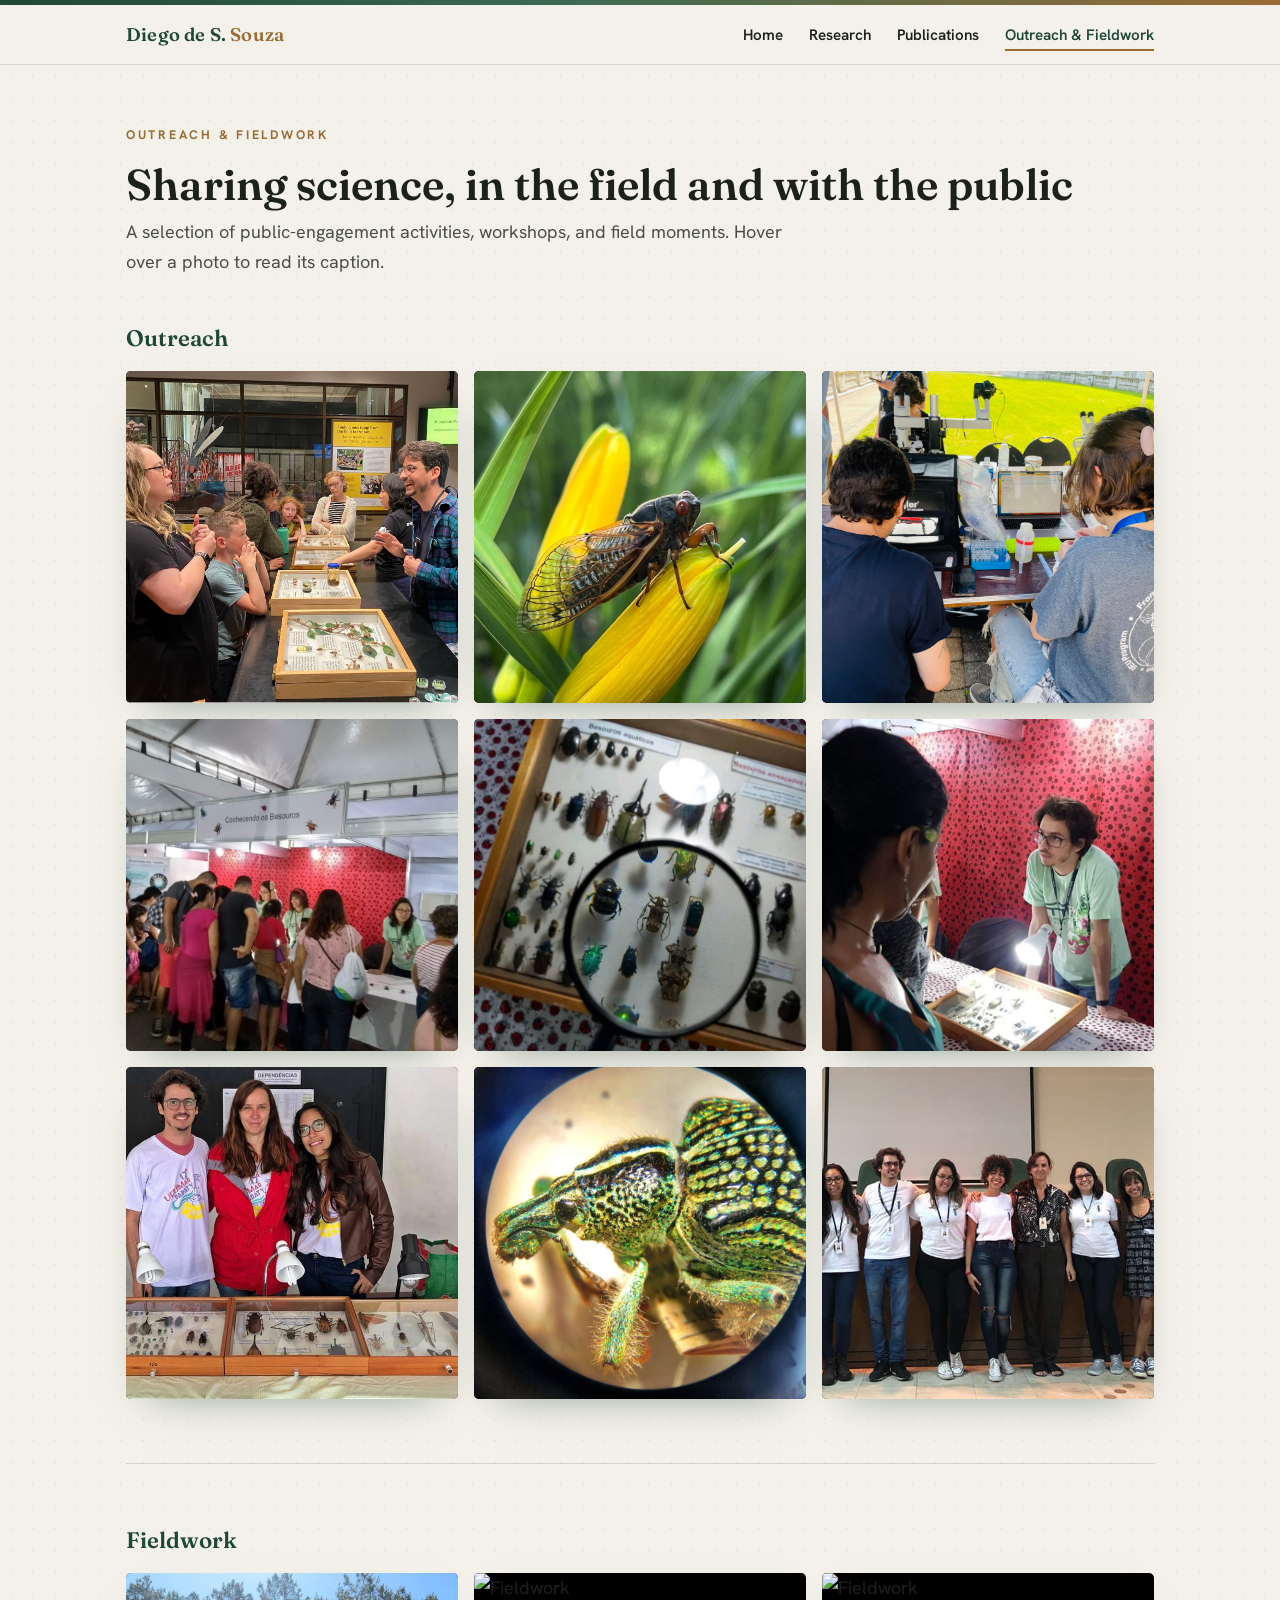
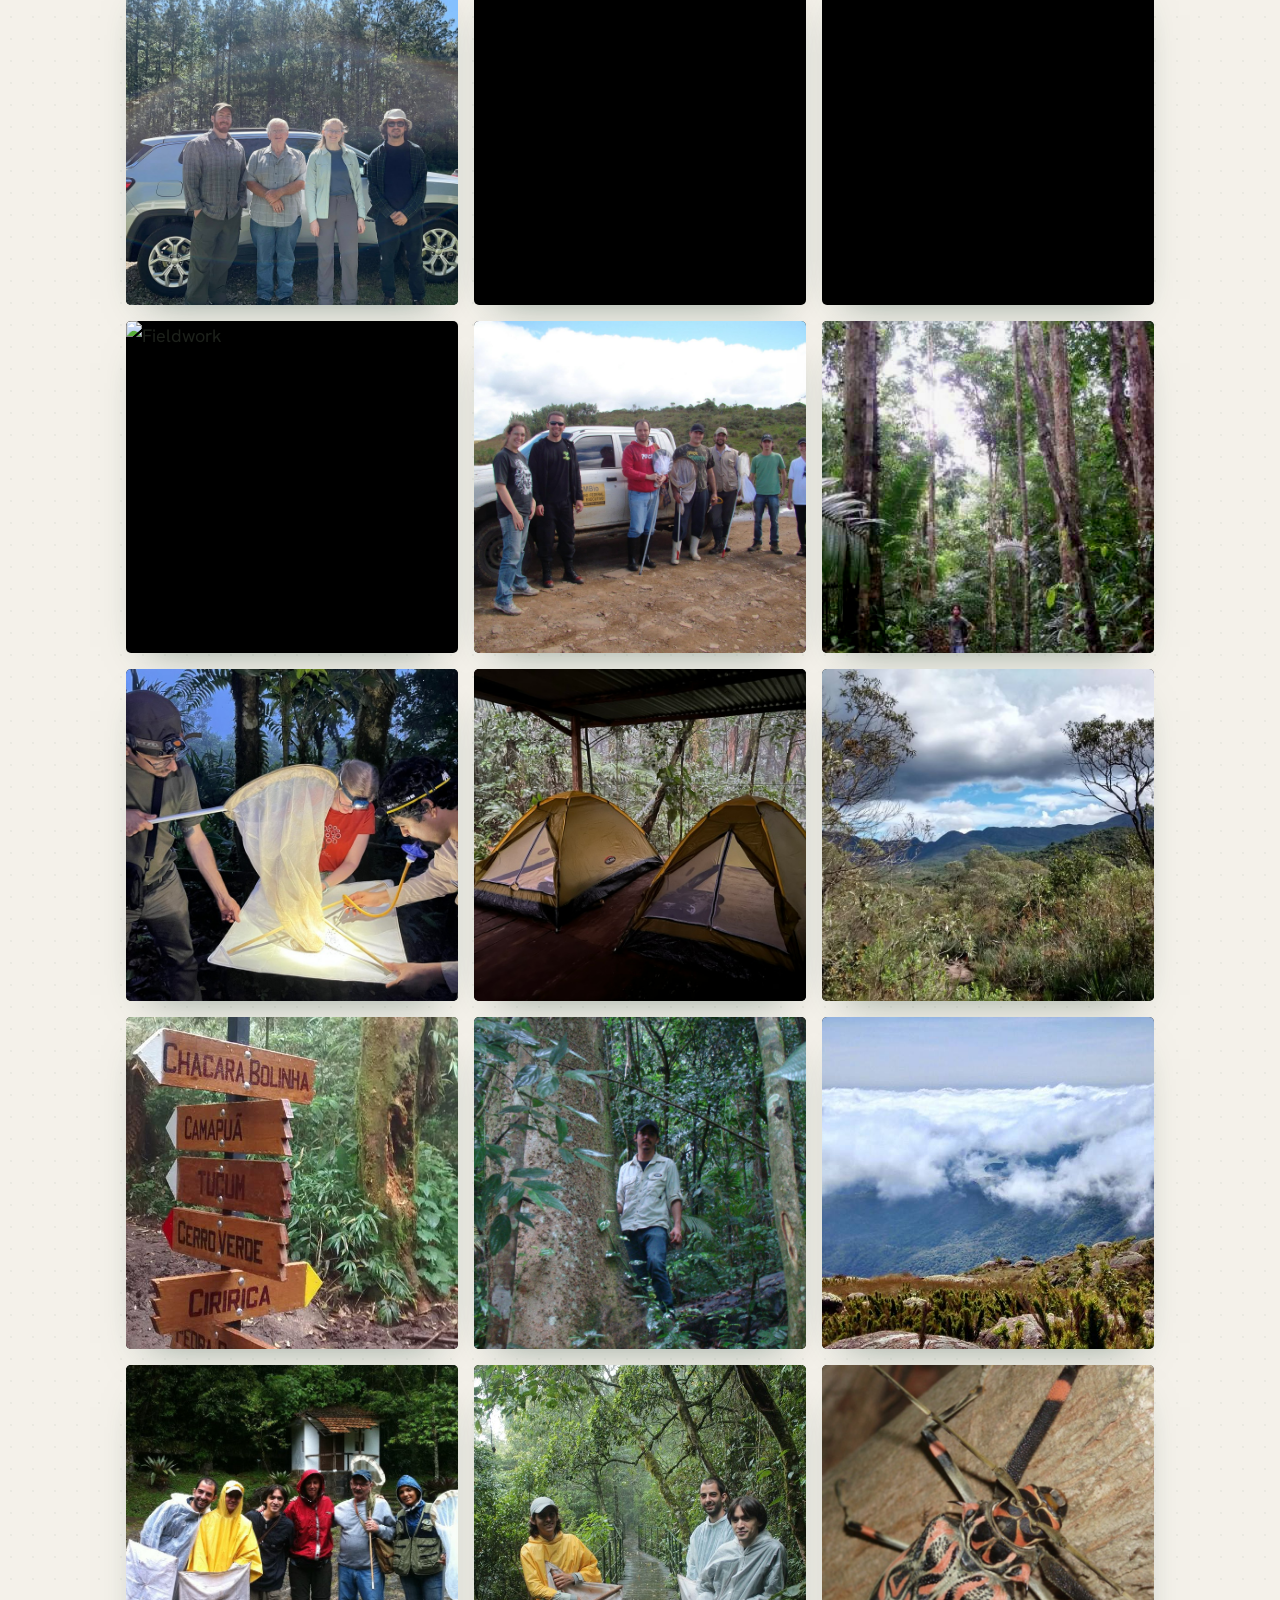
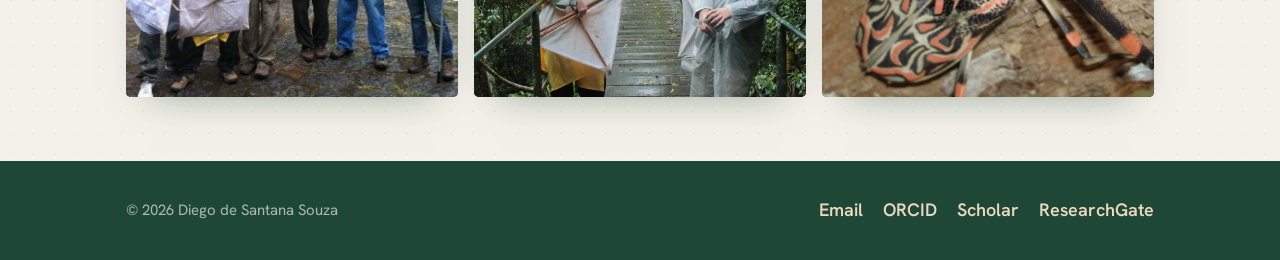
==== commit 43968fe9: "Fix image file extension for fieldwork-02" ====
--- a/outreach.html
+++ b/outreach.html
@@ -54,7 +54,7 @@
     <h3 style="margin-bottom:20px">Fieldwork</h3>
     <div class="grid">
       <figure class="card"><img loading="lazy" src="images/fieldwork-01.jpg" alt="Fieldwork"></figure>
-      <figure class="card"><img loading="lazy" src="images/fieldwork-02.jpg" alt="Fieldwork"></figure>
+      <figure class="card"><img loading="lazy" src="images/fieldwork-02.JPG" alt="Fieldwork"></figure>
       <figure class="card"><img loading="lazy" src="images/fieldwork-03.jpg" alt="Fieldwork"></figure>
       <figure class="card"><img loading="lazy" src="images/fieldwork-04.jpg" alt="Fieldwork"></figure>
       <figure class="card"><img loading="lazy" src="images/fieldwork-05.jpg" alt="Fieldwork"></figure>
